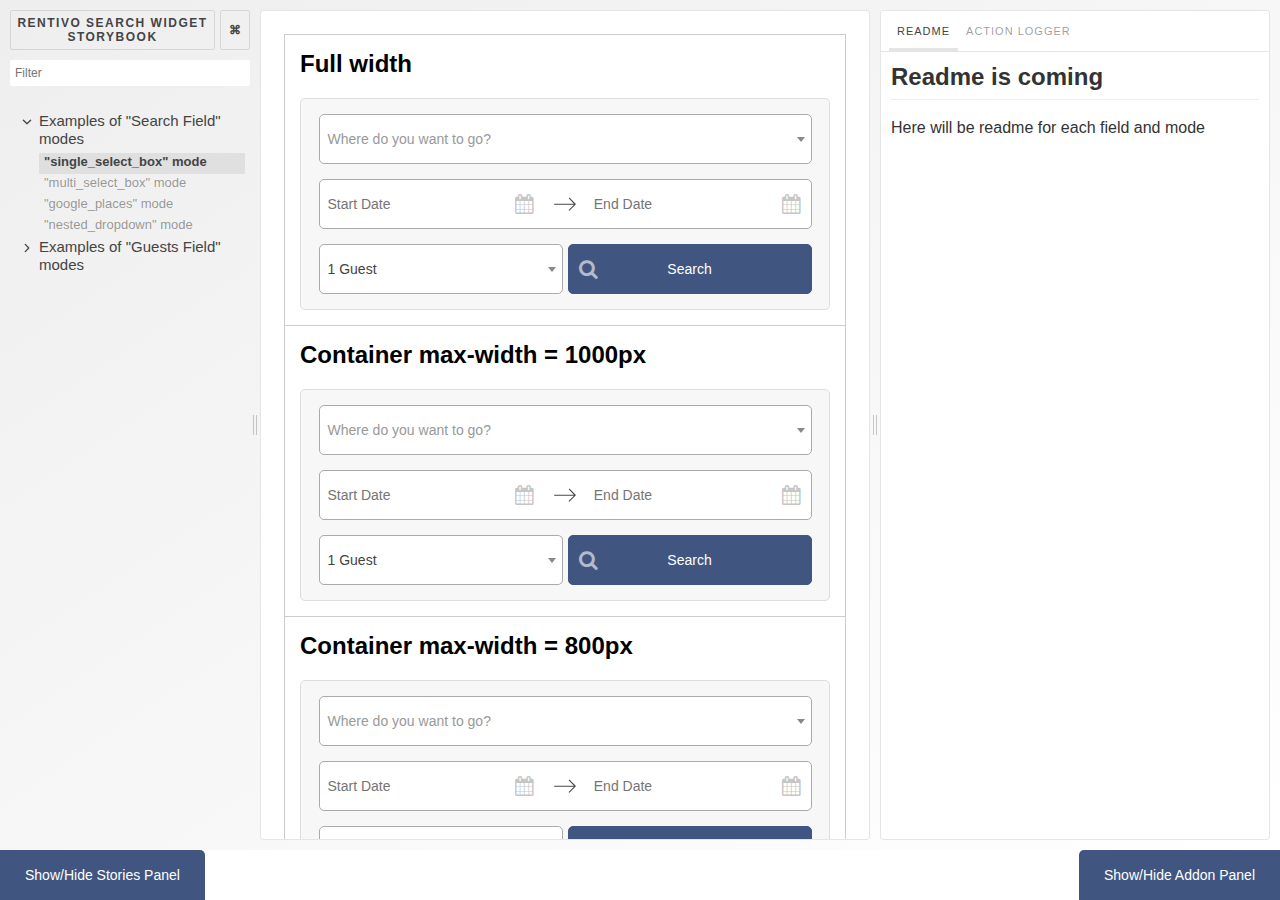
==== rentivo-search-widget/index.html @ 04e92bd7 "Ready functionality by all requirements" ====
<!doctype html><html><head><meta charset="utf-8"><title>Storybook</title><style>html, body {
    overflow: hidden;
    height: 100%;
    width: 100%;
    margin: 0;
    padding: 0;
  }</style><script>try {
    if (window.parent !== window) {
      window.__REACT_DEVTOOLS_GLOBAL_HOOK__ = window.parent.__REACT_DEVTOOLS_GLOBAL_HOOK__;
      window.__VUE_DEVTOOLS_GLOBAL_HOOK__ = window.parent.__VUE_DEVTOOLS_GLOBAL_HOOK__;
    }
  } catch (e) {
    console.warn('unable to connect to parent frame for connecting dev tools');
  }</script><style>.css-16z7x6f {
        height: calc(100vh - 50px) !important;
    }

    .panelToggler {
        display: block;
        position: fixed;
        bottom: 0;
        padding: 0 25px;

        background: #405681;

        color: #fff;
        font-family: Arial, sans-serif;
        font-size: 14px;
        line-height: 50px;
        text-align: center;
        text-decoration: none;

        transition: background-color 0.3s;
        z-index: 1000;
    }

    .panelToggler:hover {
        background: #31456d;
    }

    .panelToggler--stories {
        left: 0;

        border-radius: 0 5px 0 0;
    }

    .panelToggler--addons {
        right: 0;

        border-radius: 5px 0 0 0;
    }</style><script>var ToggleStoriesPanelElement         = document.createElement('a');
    ToggleStoriesPanelElement.className   = 'panelToggler panelToggler--stories';
    ToggleStoriesPanelElement.textContent = 'Show/Hide Stories Panel';
    ToggleStoriesPanelElement.href        = '#';

    ToggleStoriesPanelElement.addEventListener('click', (e) => {
        e.preventDefault();
        if (!window.__STORYBOOK_ADDONS || !window.__STORYBOOK_ADDONS.toggleStoriesPanel) return;
        window.__STORYBOOK_ADDONS.toggleStoriesPanel(e);
    });

    var ToggleAddonPanelElement         = document.createElement('a');
    ToggleAddonPanelElement.className   = 'panelToggler panelToggler--addons';
    ToggleAddonPanelElement.textContent = 'Show/Hide Addon Panel';
    ToggleAddonPanelElement.href        = '#';

    ToggleAddonPanelElement.addEventListener('click', (e) => {
        e.preventDefault();
        if (!window.__STORYBOOK_ADDONS || !window.__STORYBOOK_ADDONS.toggleAddonPanel) return;
        window.__STORYBOOK_ADDONS.toggleAddonPanel(e);
    });

    !function appendToBody() {
        if (document.body) {
            document.body.appendChild(ToggleStoriesPanelElement);
            document.body.appendChild(ToggleAddonPanelElement);
        } else {
            setTimeout(appendToBody, 500);
        }
    }();</script></head><body><div id="root"></div><script src="static/runtime~manager.9ffd8dd7b8642e4235e2.bundle.js"></script><script src="static/manager.56b0412ce7a235fb3795.bundle.js"></script></body></html>
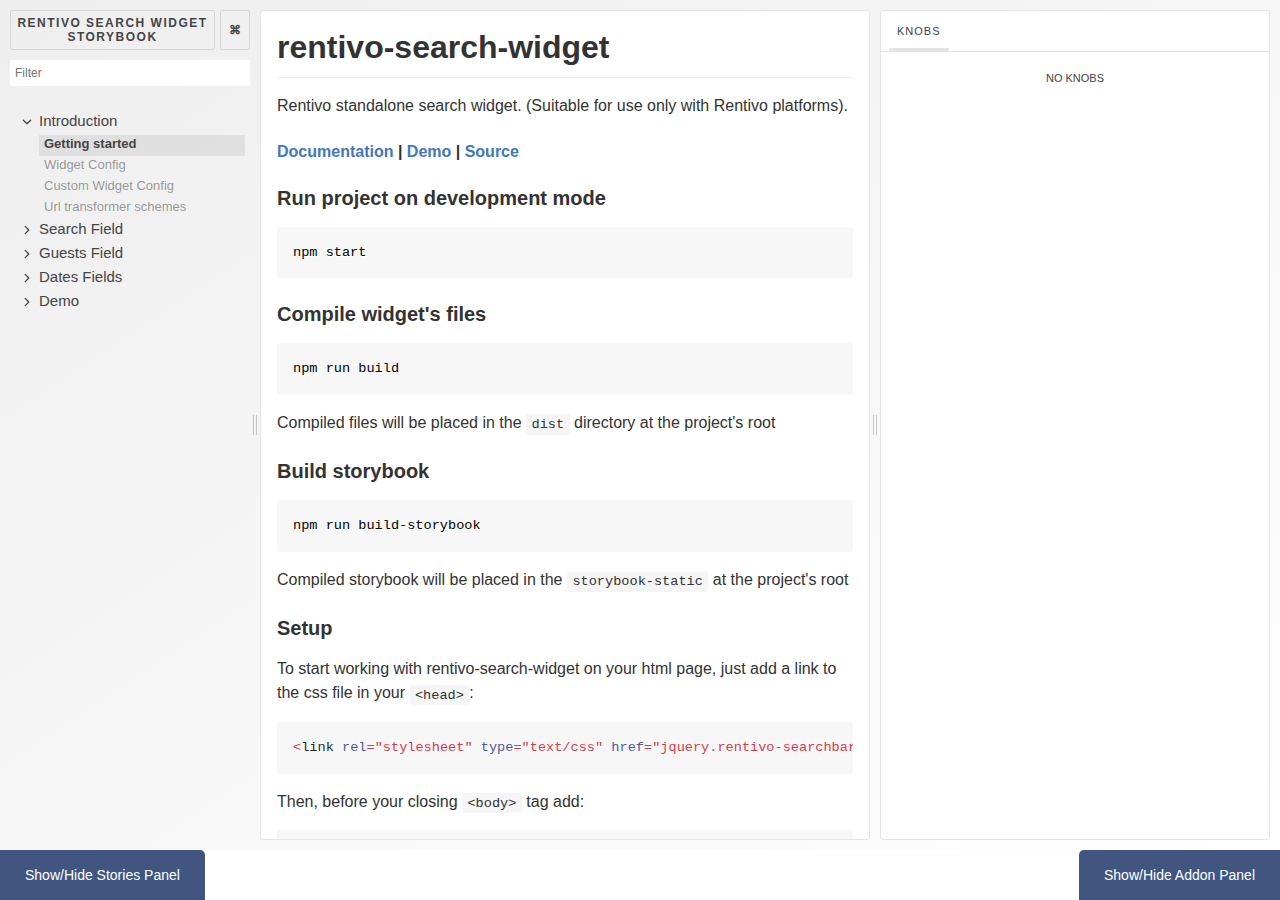
==== commit 9a4600d6: "Ready documentation and testing environment" ====
--- a/rentivo-search-widget/index.html
+++ b/rentivo-search-widget/index.html
@@ -48,6 +48,34 @@
         right: 0;
 
         border-radius: 5px 0 0 0;
+    }
+
+    .Pane div[role="tablist"] + div form label {
+        flex-wrap: wrap;
+    }
+
+    .Pane div[role="tablist"] + div form label > * {
+        min-width: 100%
+    }
+
+    .Pane div[role="tablist"] + div form label > input[type="checkbox"] {
+        min-width: auto;
+    }
+
+    .Pane div[role="tablist"] + div form label > textarea {
+        /*max-height: 200px;*/
+    }
+
+    .Pane div[role="tablist"] + div form label > *:first-child {
+        font-weight: bold;
+    }
+
+    .Pane div[role="tablist"] + div form label > *:first-child {
+        font-weight: bold;
+    }
+
+    .Pane div[role="tablist"] + div div[role="tablist"] button[role="tab"]:last-child {
+        display: none;
     }</style><script>var ToggleStoriesPanelElement         = document.createElement('a');
     ToggleStoriesPanelElement.className   = 'panelToggler panelToggler--stories';
     ToggleStoriesPanelElement.textContent = 'Show/Hide Stories Panel';
@@ -77,4 +105,15 @@
         } else {
             setTimeout(appendToBody, 500);
         }
-    }();</script></head><body><div id="root"></div><script src="static/runtime~manager.9ffd8dd7b8642e4235e2.bundle.js"></script><script src="static/manager.56b0412ce7a235fb3795.bundle.js"></script></body></html>+    }();</script><script>// Overwrite the default title - cannot be set in the API
+    document.title = 'Rentivo Search Widget Storybook';</script><script>!function manageTabs() {
+        if (document.body) {
+            // hide readme tab
+            const toHidingTabs = ['README'];
+            [...document.querySelectorAll('.Pane div[role="tablist"] button[role="tab"]')]
+                .filter(tab => toHidingTabs.includes(tab.textContent))
+                .forEach(tab => tab.style.display = 'none');
+        } else {
+            setTimeout(manageTabs, 500)
+        }
+    }()</script></head><body><div id="root"></div><script src="static/runtime~manager.9ffd8dd7b8642e4235e2.bundle.js"></script><script src="static/manager.64aa7ed7de351e5a474d.bundle.js"></script></body></html>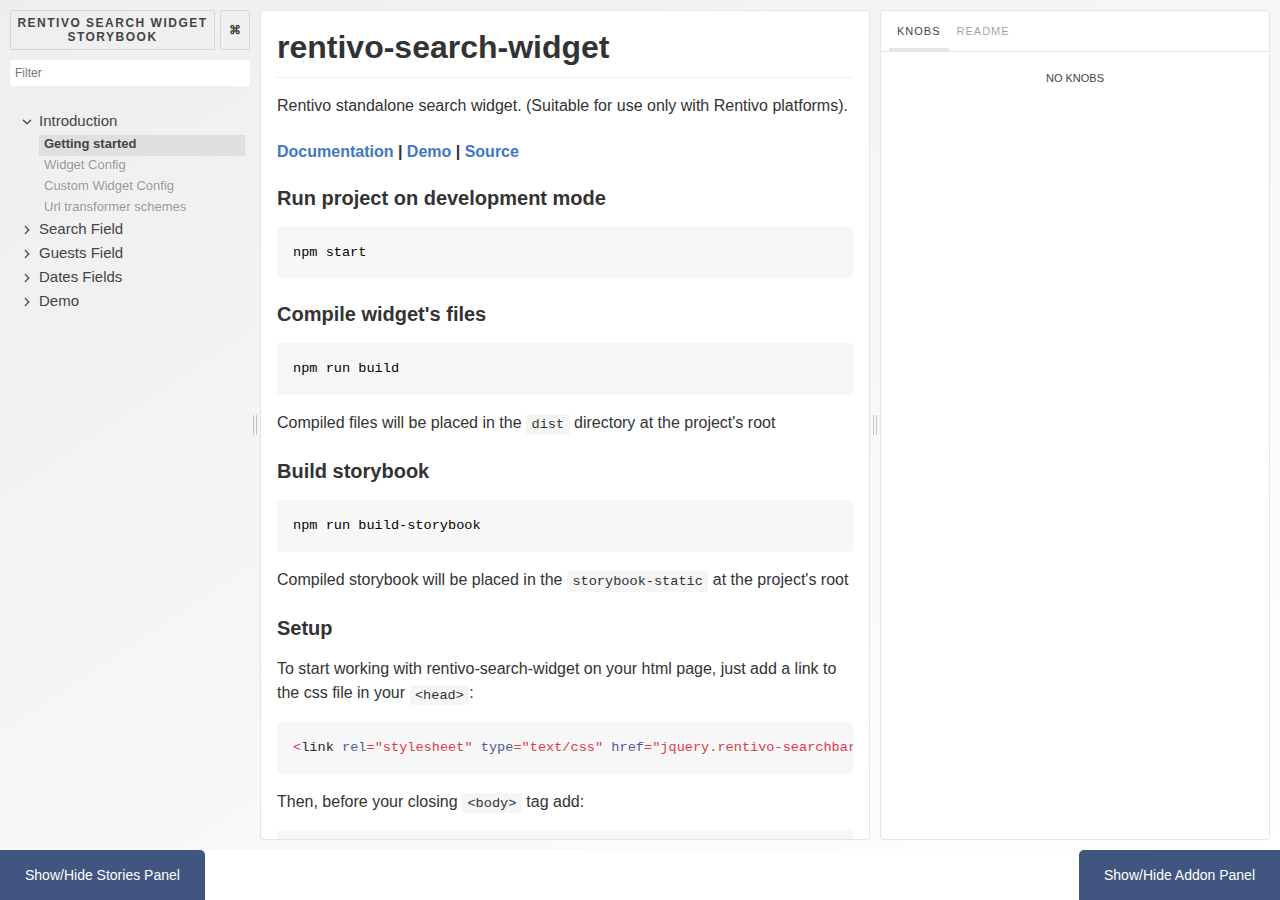
==== commit 98daefeb: "Storybook refactoring" ====
--- a/rentivo-search-widget/index.html
+++ b/rentivo-search-widget/index.html
@@ -81,7 +81,7 @@
     ToggleStoriesPanelElement.textContent = 'Show/Hide Stories Panel';
     ToggleStoriesPanelElement.href        = '#';
 
-    ToggleStoriesPanelElement.addEventListener('click', (e) => {
+    ToggleStoriesPanelElement.addEventListener('click', function (e) {
         e.preventDefault();
         if (!window.__STORYBOOK_ADDONS || !window.__STORYBOOK_ADDONS.toggleStoriesPanel) return;
         window.__STORYBOOK_ADDONS.toggleStoriesPanel(e);
@@ -92,7 +92,7 @@
     ToggleAddonPanelElement.textContent = 'Show/Hide Addon Panel';
     ToggleAddonPanelElement.href        = '#';
 
-    ToggleAddonPanelElement.addEventListener('click', (e) => {
+    ToggleAddonPanelElement.addEventListener('click', function (e) {
         e.preventDefault();
         if (!window.__STORYBOOK_ADDONS || !window.__STORYBOOK_ADDONS.toggleAddonPanel) return;
         window.__STORYBOOK_ADDONS.toggleAddonPanel(e);
@@ -109,11 +109,17 @@
     document.title = 'Rentivo Search Widget Storybook';</script><script>!function manageTabs() {
         if (document.body) {
             // hide readme tab
-            const toHidingTabs = ['README'];
-            [...document.querySelectorAll('.Pane div[role="tablist"] button[role="tab"]')]
-                .filter(tab => toHidingTabs.includes(tab.textContent))
-                .forEach(tab => tab.style.display = 'none');
+            var toHidingTabs = ['README'];
+            var tabList      = document.querySelectorAll('.Pane div[role="tablist"] button[role="tab"]')
+            tabList          = Array.prototype.slice.call(toHidingTabs, '0');
+            tabList
+                .filter(function (tab) {
+                    return ~toHidingTabs.indexOf(tab.textContent)
+                })
+                .forEach(function (tab) {
+                    return tab.style.display = 'none';
+                });
         } else {
             setTimeout(manageTabs, 500)
         }
-    }()</script></head><body><div id="root"></div><script src="static/runtime~manager.9ffd8dd7b8642e4235e2.bundle.js"></script><script src="static/manager.64aa7ed7de351e5a474d.bundle.js"></script></body></html>+    }()</script></head><body><div id="root"></div><script src="static/runtime~manager.9ffd8dd7b8642e4235e2.bundle.js"></script><script src="static/manager.d65733f0429594fce4a1.bundle.js"></script></body></html>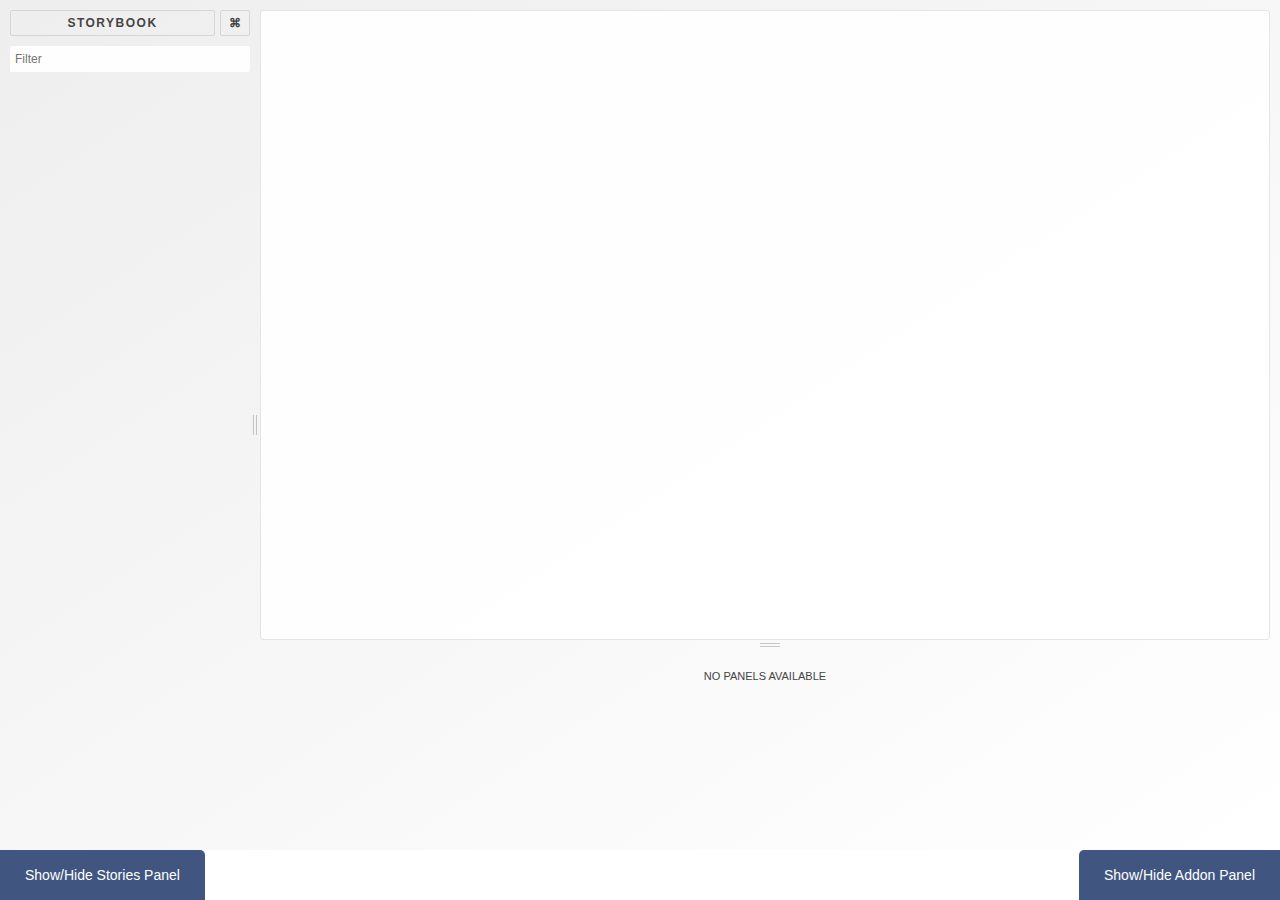
==== commit b0533a7d: "Storybook refactoring" ====
--- a/rentivo-search-widget/index.html
+++ b/rentivo-search-widget/index.html
@@ -122,4 +122,4 @@
         } else {
             setTimeout(manageTabs, 500)
         }
-    }()</script></head><body><div id="root"></div><script src="static/runtime~manager.9ffd8dd7b8642e4235e2.bundle.js"></script><script src="static/manager.d65733f0429594fce4a1.bundle.js"></script></body></html>+    }()</script></head><body><div id="root"></div><script src="static/runtime~manager.9ffd8dd7b8642e4235e2.bundle.js"></script><script src="static/manager.42aa42ce8320a1cd54b7.bundle.js"></script></body></html>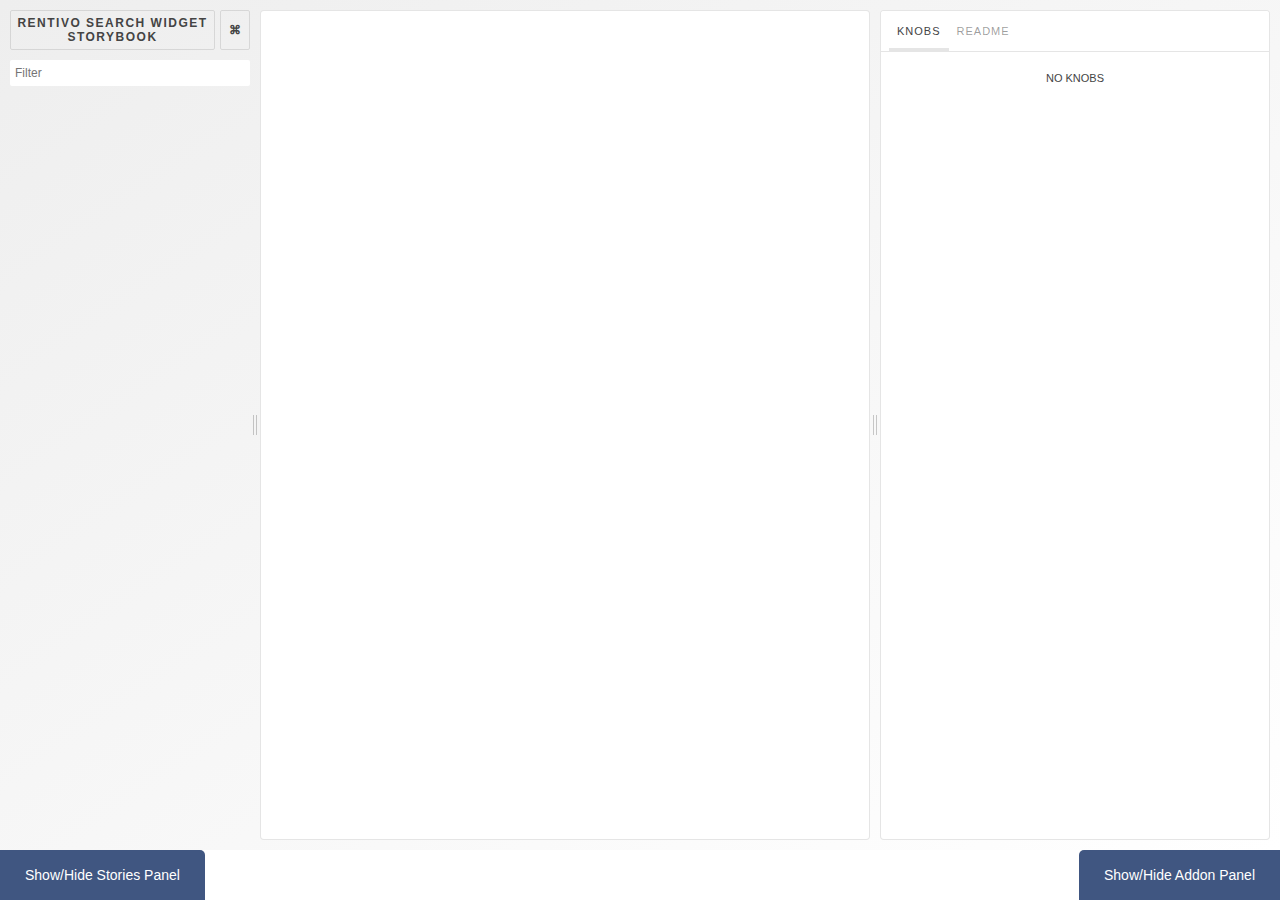
==== commit 89bb4d74: "Storybook refactoring" ====
--- a/rentivo-search-widget/index.html
+++ b/rentivo-search-widget/index.html
@@ -122,4 +122,4 @@
         } else {
             setTimeout(manageTabs, 500)
         }
-    }()</script></head><body><div id="root"></div><script src="static/runtime~manager.9ffd8dd7b8642e4235e2.bundle.js"></script><script src="static/manager.42aa42ce8320a1cd54b7.bundle.js"></script></body></html>+    }()</script></head><body><div id="root"></div><script src="static/runtime~manager.9ffd8dd7b8642e4235e2.bundle.js"></script><script src="static/manager.fa15100e5c32c069e68e.bundle.js"></script></body></html>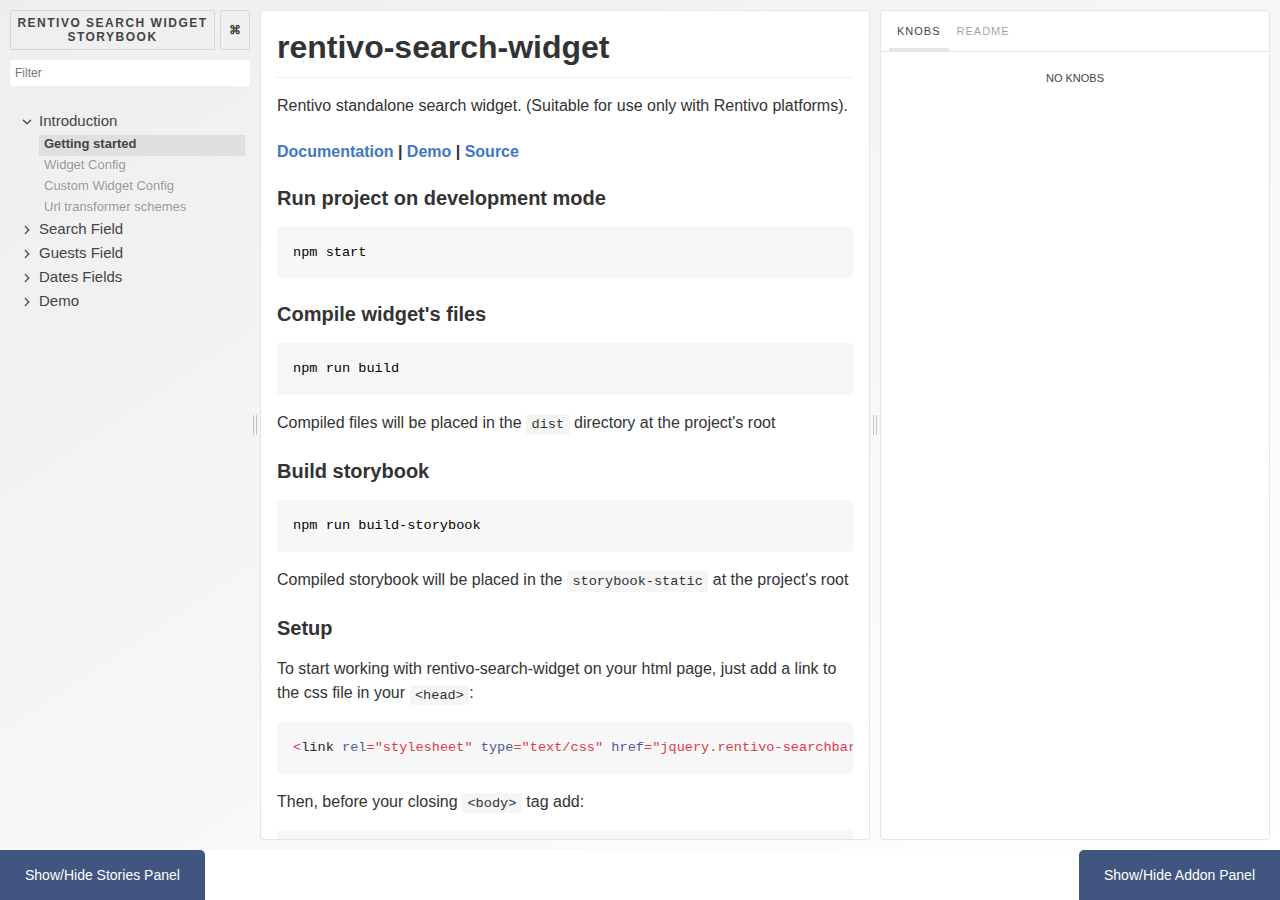
==== commit ef2f631c: "Storybook refactoring" ====
--- a/rentivo-search-widget/index.html
+++ b/rentivo-search-widget/index.html
@@ -122,4 +122,4 @@
         } else {
             setTimeout(manageTabs, 500)
         }
-    }()</script></head><body><div id="root"></div><script src="static/runtime~manager.9ffd8dd7b8642e4235e2.bundle.js"></script><script src="static/manager.fa15100e5c32c069e68e.bundle.js"></script></body></html>+    }()</script></head><body><div id="root"></div><script src="static/runtime~manager.9ffd8dd7b8642e4235e2.bundle.js"></script><script src="static/manager.f589b45e4b9021e3e1ce.bundle.js"></script></body></html>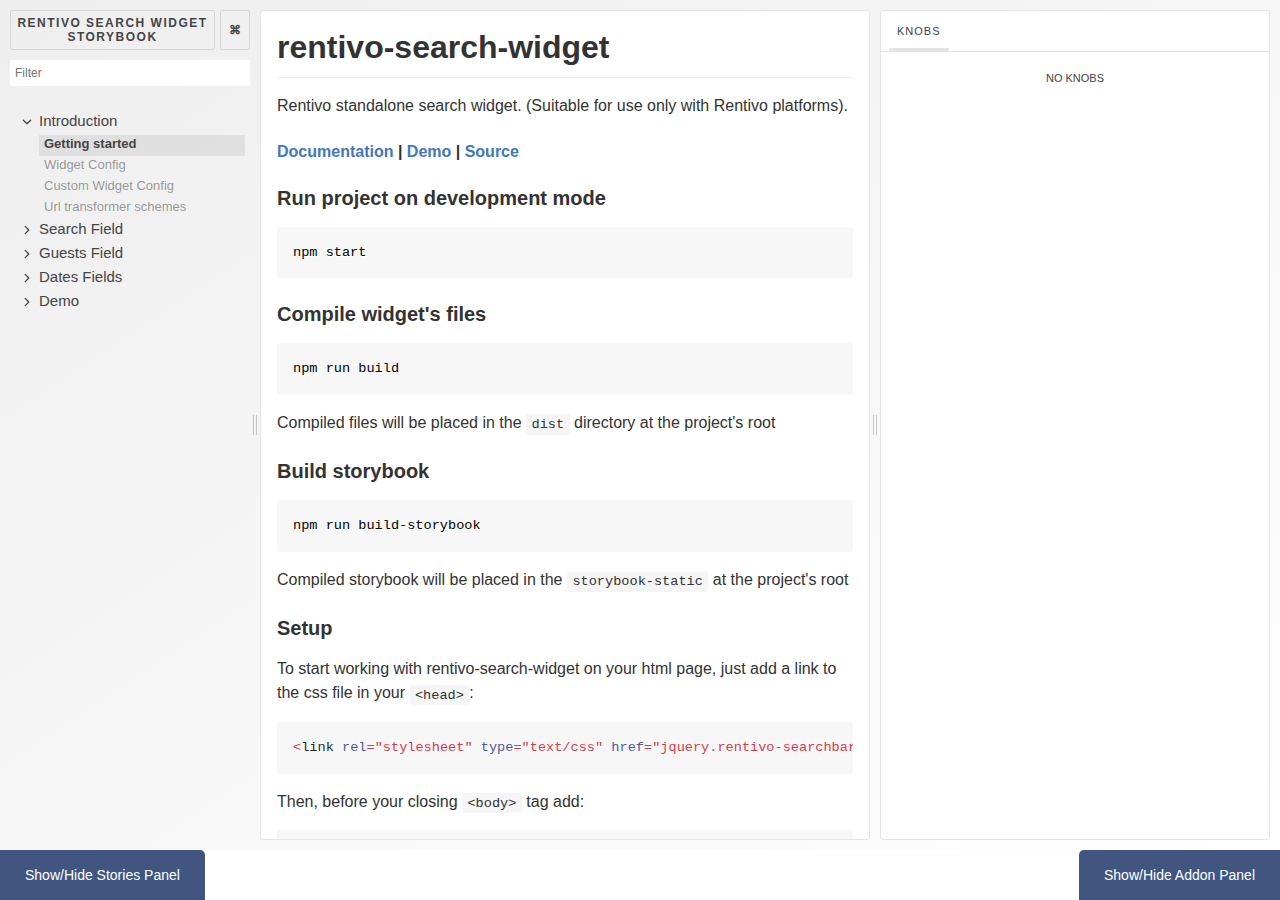
==== commit 66a74f61: "Add cookies support" ====
--- a/rentivo-search-widget/index.html
+++ b/rentivo-search-widget/index.html
@@ -110,16 +110,16 @@
         if (document.body) {
             // hide readme tab
             var toHidingTabs = ['README'];
-            var tabList      = document.querySelectorAll('.Pane div[role="tablist"] button[role="tab"]')
-            tabList          = Array.prototype.slice.call(toHidingTabs, '0');
+            var tabList      = document.querySelectorAll('.Pane div[role="tablist"] button[role="tab"]');
+            tabList          = Array.prototype.slice.call(tabList, '0');
             tabList
                 .filter(function (tab) {
                     return ~toHidingTabs.indexOf(tab.textContent)
                 })
                 .forEach(function (tab) {
-                    return tab.style.display = 'none';
+                    tab.style.display = 'none';
                 });
         } else {
             setTimeout(manageTabs, 500)
         }
-    }()</script></head><body><div id="root"></div><script src="static/runtime~manager.9ffd8dd7b8642e4235e2.bundle.js"></script><script src="static/manager.f589b45e4b9021e3e1ce.bundle.js"></script></body></html>+    }()</script></head><body><div id="root"></div><script src="static/runtime~manager.9ffd8dd7b8642e4235e2.bundle.js"></script><script src="static/manager.c1c2a30d3e6f9ff436ab.bundle.js"></script></body></html>